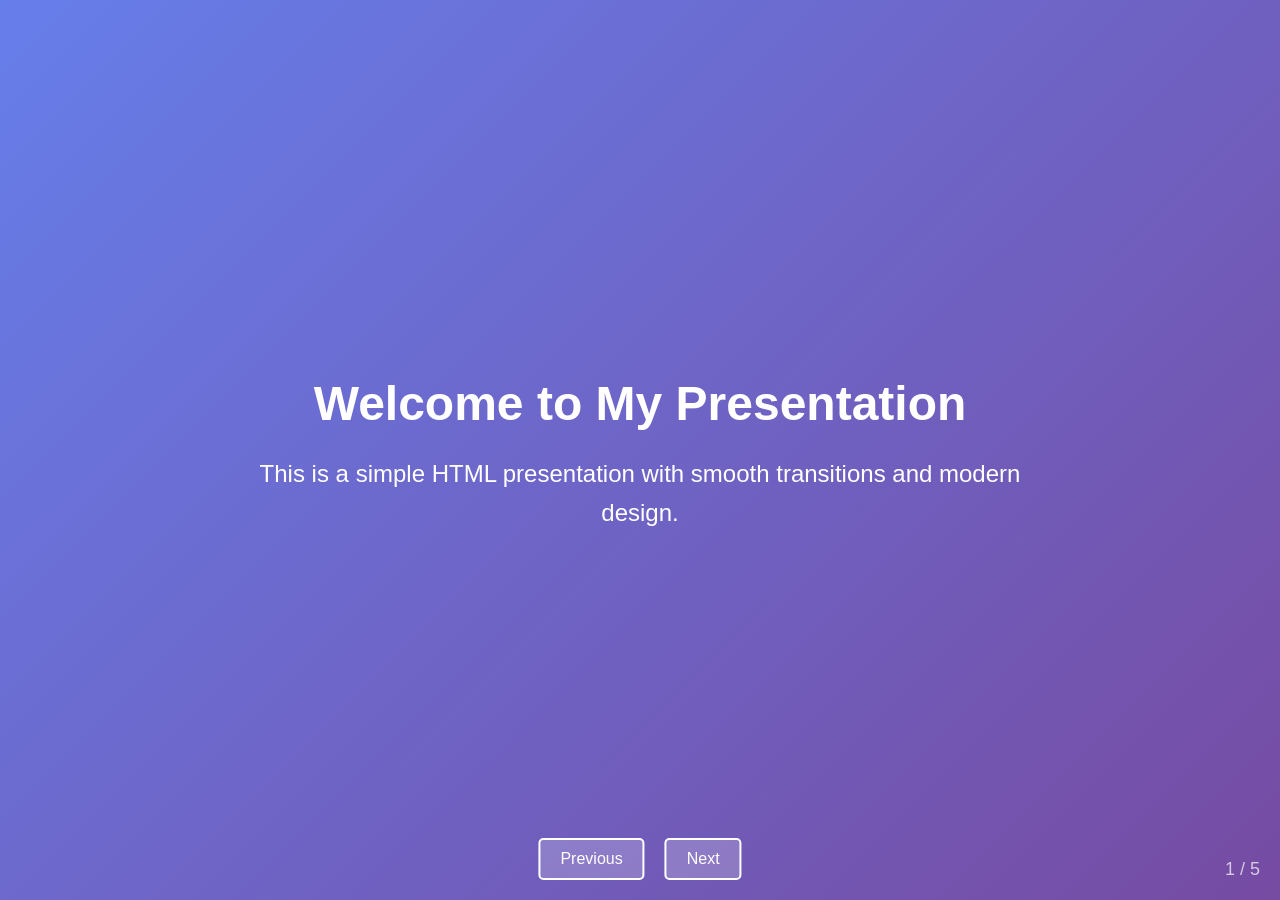
==== index.html @ 67119fdd "Initial commit: Add HTML presentation" ====
<!DOCTYPE html>
<html lang="en">
<head>
    <meta charset="UTF-8">
    <meta name="viewport" content="width=device-width, initial-scale=1.0">
    <title>HTML Presentation</title>
    <style>
        body {
            margin: 0;
            padding: 0;
            font-family: Arial, sans-serif;
            background-color: #f0f0f0;
            overflow: hidden;
        }
        
        .slide {
            width: 100vw;
            height: 100vh;
            display: none;
            flex-direction: column;
            justify-content: center;
            align-items: center;
            background: linear-gradient(135deg, #667eea 0%, #764ba2 100%);
            color: white;
            padding: 20px;
            box-sizing: border-box;
        }
        
        .slide.active {
            display: flex;
        }
        
        h1 {
            font-size: 48px;
            margin-bottom: 20px;
            text-align: center;
        }
        
        h2 {
            font-size: 36px;
            margin-bottom: 30px;
            text-align: center;
        }
        
        p {
            font-size: 24px;
            line-height: 1.6;
            text-align: center;
            max-width: 800px;
        }
        
        .controls {
            position: fixed;
            bottom: 20px;
            left: 50%;
            transform: translateX(-50%);
            display: flex;
            gap: 20px;
        }
        
        button {
            background-color: rgba(255, 255, 255, 0.2);
            border: 2px solid white;
            color: white;
            padding: 10px 20px;
            font-size: 16px;
            border-radius: 5px;
            cursor: pointer;
            transition: background-color 0.3s;
        }
        
        button:hover {
            background-color: rgba(255, 255, 255, 0.4);
        }
        
        .slide-content {
            max-width: 800px;
            text-align: center;
        }
        
        .slide-number {
            position: fixed;
            bottom: 20px;
            right: 20px;
            font-size: 18px;
            opacity: 0.7;
        }
    </style>
</head>
<body>
    <div class="slide active" id="slide1">
        <div class="slide-content">
            <h1>Welcome to My Presentation</h1>
            <p>This is a simple HTML presentation with smooth transitions and modern design.</p>
        </div>
        <div class="slide-number">1 / 5</div>
    </div>
    
    <div class="slide" id="slide2">
        <div class="slide-content">
            <h2>Key Features</h2>
            <p>• Responsive design that works on any screen size<br>
               • Smooth slide transitions<br>
               • Easy to customize and extend<br>
               • No external dependencies required</p>
        </div>
        <div class="slide-number">2 / 5</div>
    </div>
    
    <div class="slide" id="slide3">
        <div class="slide-content">
            <h2>How to Use</h2>
            <p>Use the buttons at the bottom to navigate between slides, or use the arrow keys on your keyboard.</p>
        </div>
        <div class="slide-number">3 / 5</div>
    </div>
    
    <div class="slide" id="slide4">
        <div class="slide-content">
            <h2>Customization</h2>
            <p>You can easily customize the colors, fonts, and content to match your specific needs. Simply edit the HTML and CSS code.</p>
        </div>
        <div class="slide-number">4 / 5</div>
    </div>
    
    <div class="slide" id="slide5">
        <div class="slide-content">
            <h1>Thank You!</h1>
            <p>This concludes our presentation. Feel free to explore and modify the code to create your own presentations.</p>
        </div>
        <div class="slide-number">5 / 5</div>
    </div>
    
    <div class="controls">
        <button onclick="prevSlide()">Previous</button>
        <button onclick="nextSlide()">Next</button>
    </div>
    
    <script>
        let currentSlide = 0;
        const slides = document.querySelectorAll('.slide');
        
        function showSlide(index) {
            slides.forEach((slide, i) => {
                slide.classList.remove('active');
                if (i === index) {
                    slide.classList.add('active');
                }
            });
            document.querySelector('.slide-number').textContent = `${index + 1} / ${slides.length}`;
        }
        
        function nextSlide() {
            if (currentSlide < slides.length - 1) {
                currentSlide++;
                showSlide(currentSlide);
            }
        }
        
        function prevSlide() {
            if (currentSlide > 0) {
                currentSlide--;
                showSlide(currentSlide);
            }
        }
        
        document.addEventListener('keydown', (e) => {
            if (e.key === 'ArrowRight' || e.key === 'ArrowDown') {
                nextSlide();
            } else if (e.key === 'ArrowLeft' || e.key === 'ArrowUp') {
                prevSlide();
            }
        });
        
        showSlide(currentSlide);
    </script>
</body>
</html>
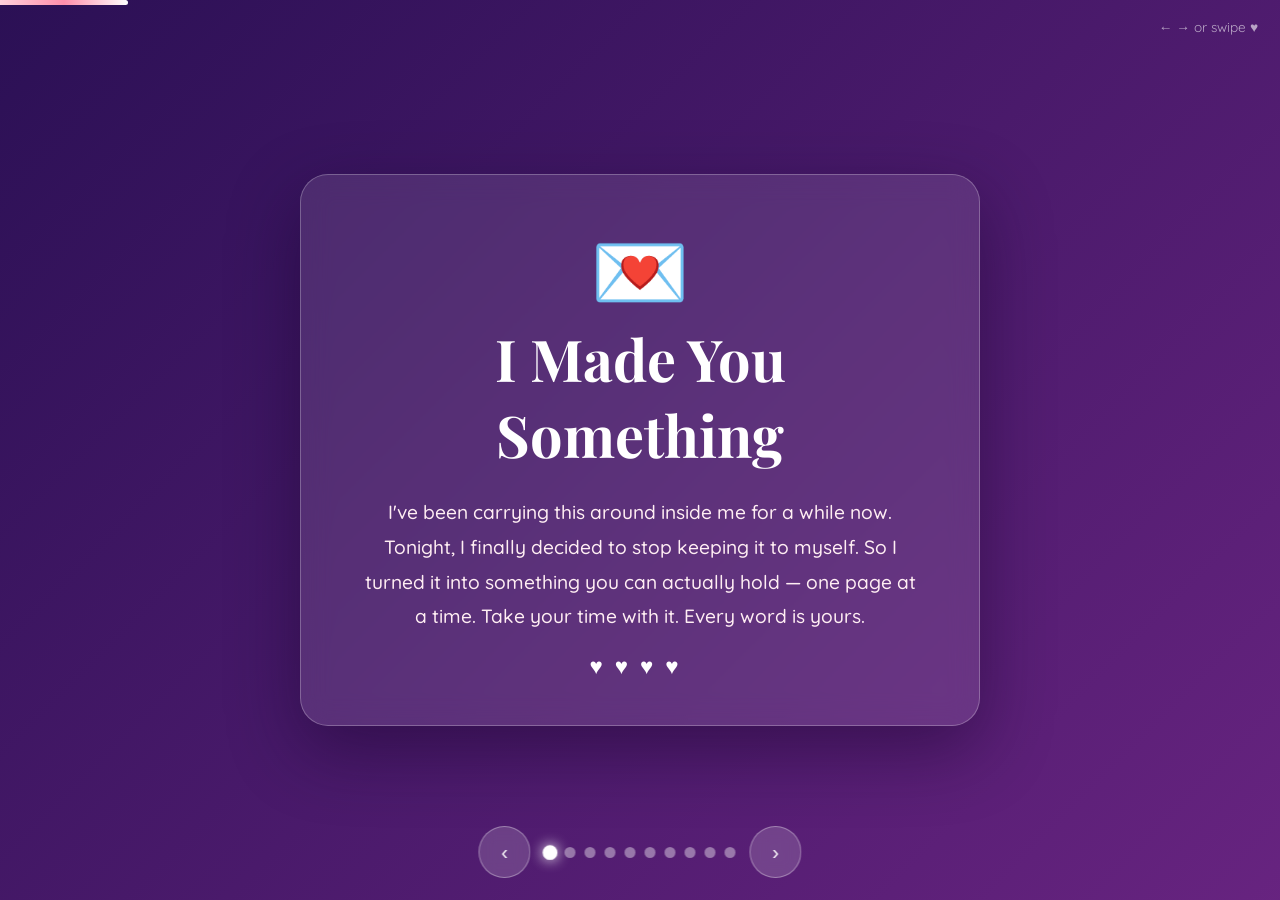
==== commit a513fa00: "Replace index.html with the polished "For You" presentation" ====
--- a/index.html
+++ b/index.html
@@ -1,178 +1,289 @@
 <!DOCTYPE html>
 <html lang="en">
 <head>
-    <meta charset="UTF-8">
-    <meta name="viewport" content="width=device-width, initial-scale=1.0">
-    <title>HTML Presentation</title>
-    <style>
-        body {
-            margin: 0;
-            padding: 0;
-            font-family: Arial, sans-serif;
-            background-color: #f0f0f0;
-            overflow: hidden;
-        }
-        
-        .slide {
-            width: 100vw;
-            height: 100vh;
-            display: none;
-            flex-direction: column;
-            justify-content: center;
-            align-items: center;
-            background: linear-gradient(135deg, #667eea 0%, #764ba2 100%);
-            color: white;
-            padding: 20px;
-            box-sizing: border-box;
-        }
-        
-        .slide.active {
-            display: flex;
-        }
-        
-        h1 {
-            font-size: 48px;
-            margin-bottom: 20px;
-            text-align: center;
-        }
-        
-        h2 {
-            font-size: 36px;
-            margin-bottom: 30px;
-            text-align: center;
-        }
-        
-        p {
-            font-size: 24px;
-            line-height: 1.6;
-            text-align: center;
-            max-width: 800px;
-        }
-        
-        .controls {
-            position: fixed;
-            bottom: 20px;
-            left: 50%;
-            transform: translateX(-50%);
-            display: flex;
-            gap: 20px;
-        }
-        
-        button {
-            background-color: rgba(255, 255, 255, 0.2);
-            border: 2px solid white;
-            color: white;
-            padding: 10px 20px;
-            font-size: 16px;
-            border-radius: 5px;
-            cursor: pointer;
-            transition: background-color 0.3s;
-        }
-        
-        button:hover {
-            background-color: rgba(255, 255, 255, 0.4);
-        }
-        
-        .slide-content {
-            max-width: 800px;
-            text-align: center;
-        }
-        
-        .slide-number {
-            position: fixed;
-            bottom: 20px;
-            right: 20px;
-            font-size: 18px;
-            opacity: 0.7;
-        }
-    </style>
+<meta charset="UTF-8">
+<meta name="viewport" content="width=device-width, initial-scale=1.0">
+<title>For You ♥</title>
+<link href="https://fonts.googleapis.com/css2?family=Playfair+Display:ital,wght@0,500;0,700;1,500&family=Quicksand:wght@400;500;600&display=swap" rel="stylesheet">
+<style>
+  * { margin:0; padding:0; box-sizing:border-box; }
+  body {
+    font-family:'Quicksand',sans-serif;
+    color:#fff; overflow:hidden; height:100vh;
+    background:linear-gradient(135deg,#2b1055,#7b2a8e,#e06a8a,#f5a3b5);
+    background-size:400% 400%;
+    animation:bgShift 18s ease infinite;
+  }
+  @keyframes bgShift {
+    0%{background-position:0% 50%}50%{background-position:100% 50%}100%{background-position:0% 50%}
+  }
+  .sky { position:fixed; inset:0; z-index:0; overflow:hidden; pointer-events:none; }
+  .heart-float {
+    position:absolute; bottom:-60px; opacity:0;
+    animation:floatUp linear infinite;
+  }
+  @keyframes floatUp {
+    0%{ transform:translateY(0) rotate(0deg) scale(.8); opacity:0; }
+    10%{ opacity:.75; }
+    90%{ opacity:.4; }
+    100%{ transform:translateY(-110vh) rotate(35deg) scale(1.15); opacity:0; }
+  }
+  .slide {
+    position:fixed; inset:0; z-index:2;
+    display:flex; align-items:center; justify-content:center;
+    opacity:0; transform:scale(1.04);
+    transition:opacity .9s ease, transform .9s ease;
+    pointer-events:none; padding:5vh 7vw;
+  }
+  .slide.active { opacity:1; transform:scale(1); pointer-events:auto; }
+  .card {
+    max-width:680px; width:100%;
+    background:rgba(255,255,255,.10);
+    border:1px solid rgba(255,255,255,.25);
+    backdrop-filter:blur(14px); -webkit-backdrop-filter:blur(14px);
+    border-radius:28px;
+    padding:clamp(28px,5vh,56px) clamp(28px,5vw,60px);
+    text-align:center;
+    box-shadow:0 24px 70px rgba(20,0,40,.45);
+    max-height:84vh; overflow-y:auto;
+  }
+  h1,h2 { font-family:'Playfair Display',serif; }
+  h1 { font-size:clamp(2.2rem,6vw,3.6rem); margin-bottom:.4em; font-weight:700; }
+  h2 { font-size:clamp(1.7rem,4.5vw,2.5rem); margin-bottom:.7em; font-weight:500; font-style:italic; }
+  p  { font-size:clamp(1rem,2.2vw,1.2rem); line-height:1.8; color:#ffeef3; font-weight:500; }
+  .reveal { opacity:0; transform:translateY(26px); transition:all .8s ease; }
+  .slide.active .reveal { opacity:1; transform:translateY(0); }
+  .slide.active .reveal:nth-child(1){transition-delay:.25s}
+  .slide.active .reveal:nth-child(2){transition-delay:.55s}
+  .slide.active .reveal:nth-child(3){transition-delay:.85s}
+  .slide.active .reveal:nth-child(4){transition-delay:1.15s}
+  .slide.active .reveal:nth-child(5){transition-delay:1.45s}
+  .photo {
+    width:100%; max-width:420px; border-radius:18px; margin:20px auto;
+    display:block; box-shadow:0 12px 40px rgba(0,0,0,.4);
+  }
+  .photo-placeholder {
+    width:100%; max-width:420px; margin:20px auto; padding:52px 18px;
+    border:2px dashed rgba(255,255,255,.5); border-radius:18px;
+    font-size:1rem; color:rgba(255,255,255,.85);
+  }
+  .big-heart { font-size:clamp(3rem,8vw,5rem); animation:pulse 1.4s ease-in-out infinite; display:inline-block; }
+  @keyframes pulse { 0%,100%{transform:scale(1)} 50%{transform:scale(1.18)} }
+  .small-hearts { font-size:1.4rem; letter-spacing:12px; margin-top:18px; }
+  .small-hearts span { display:inline-block; animation:beat 1.6s ease-in-out infinite; }
+  .small-hearts span:nth-child(2){animation-delay:.2s}
+  .small-hearts span:nth-child(3){animation-delay:.4s}
+  .small-hearts span:nth-child(4){animation-delay:.6s}
+  @keyframes beat { 0%,100%{transform:translateY(0)} 50%{transform:translateY(-8px)} }
+  .quote {
+    font-family:'Playfair Display',serif; font-style:italic;
+    font-size:clamp(1.1rem,2.6vw,1.35rem); color:#ffd9e4;
+    border-left:3px solid rgba(255,255,255,.5);
+    padding-left:18px; text-align:left; margin:22px auto; max-width:480px; line-height:1.7;
+  }
+  #typewriter {
+    font-family:'Playfair Display',serif; font-size:clamp(1.4rem,3.6vw,2rem);
+    min-height:3.2em; color:#fff;
+  }
+  #typewriter .cursor { animation:blink .8s step-end infinite; }
+  @keyframes blink { 50%{opacity:0} }
+  nav {
+    position:fixed; bottom:22px; left:50%; transform:translateX(-50%);
+    display:flex; gap:14px; align-items:center; z-index:10;
+  }
+  .nav-btn {
+    background:rgba(255,255,255,.16); border:1px solid rgba(255,255,255,.35);
+    color:#fff; width:52px; height:52px; border-radius:50%;
+    font-size:1.25rem; cursor:pointer; transition:all .25s; backdrop-filter:blur(8px);
+  }
+  .nav-btn:hover { background:rgba(255,255,255,.32); transform:scale(1.1); }
+  .dots { display:flex; gap:9px; }
+  .dot {
+    width:11px; height:11px; border-radius:50%;
+    background:rgba(255,255,255,.4); cursor:pointer; transition:all .3s;
+  }
+  .dot.active { background:#fff; transform:scale(1.35); box-shadow:0 0 10px #fff; }
+  #progress {
+    position:fixed; top:0; left:0; height:5px; z-index:10;
+    background:linear-gradient(90deg,#ffd1dc,#ff8fab,#fff);
+    width:0; transition:width .5s ease; border-radius:0 4px 4px 0;
+  }
+  .hint { position:fixed; top:18px; right:22px; z-index:10; opacity:.6; font-size:.85rem; }
+</style>
 </head>
 <body>
-    <div class="slide active" id="slide1">
-        <div class="slide-content">
-            <h1>Welcome to My Presentation</h1>
-            <p>This is a simple HTML presentation with smooth transitions and modern design.</p>
-        </div>
-        <div class="slide-number">1 / 5</div>
-    </div>
-    
-    <div class="slide" id="slide2">
-        <div class="slide-content">
-            <h2>Key Features</h2>
-            <p>• Responsive design that works on any screen size<br>
-               • Smooth slide transitions<br>
-               • Easy to customize and extend<br>
-               • No external dependencies required</p>
-        </div>
-        <div class="slide-number">2 / 5</div>
-    </div>
-    
-    <div class="slide" id="slide3">
-        <div class="slide-content">
-            <h2>How to Use</h2>
-            <p>Use the buttons at the bottom to navigate between slides, or use the arrow keys on your keyboard.</p>
-        </div>
-        <div class="slide-number">3 / 5</div>
-    </div>
-    
-    <div class="slide" id="slide4">
-        <div class="slide-content">
-            <h2>Customization</h2>
-            <p>You can easily customize the colors, fonts, and content to match your specific needs. Simply edit the HTML and CSS code.</p>
-        </div>
-        <div class="slide-number">4 / 5</div>
-    </div>
-    
-    <div class="slide" id="slide5">
-        <div class="slide-content">
-            <h1>Thank You!</h1>
-            <p>This concludes our presentation. Feel free to explore and modify the code to create your own presentations.</p>
-        </div>
-        <div class="slide-number">5 / 5</div>
-    </div>
-    
-    <div class="controls">
-        <button onclick="prevSlide()">Previous</button>
-        <button onclick="nextSlide()">Next</button>
-    </div>
-    
-    <script>
-        let currentSlide = 0;
-        const slides = document.querySelectorAll('.slide');
-        
-        function showSlide(index) {
-            slides.forEach((slide, i) => {
-                slide.classList.remove('active');
-                if (i === index) {
-                    slide.classList.add('active');
-                }
-            });
-            document.querySelector('.slide-number').textContent = `${index + 1} / ${slides.length}`;
-        }
-        
-        function nextSlide() {
-            if (currentSlide < slides.length - 1) {
-                currentSlide++;
-                showSlide(currentSlide);
-            }
-        }
-        
-        function prevSlide() {
-            if (currentSlide > 0) {
-                currentSlide--;
-                showSlide(currentSlide);
-            }
-        }
-        
-        document.addEventListener('keydown', (e) => {
-            if (e.key === 'ArrowRight' || e.key === 'ArrowDown') {
-                nextSlide();
-            } else if (e.key === 'ArrowLeft' || e.key === 'ArrowUp') {
-                prevSlide();
-            }
-        });
-        
-        showSlide(currentSlide);
-    </script>
+
+<div class="sky" id="sky"></div>
+<div id="progress"></div>
+<div class="hint">← → or swipe ♥</div>
+
+<!-- SLIDE 1 -->
+<section class="slide active">
+  <div class="card">
+    <div class="reveal"><span class="big-heart">💌</span></div>
+    <div class="reveal"><h1>I Made You Something</h1></div>
+    <div class="reveal"><p>I've been carrying this around inside me for a while now. Tonight, I finally decided to stop keeping it to myself. So I turned it into something you can actually hold — one page at a time. Take your time with it. Every word is yours.</p></div>
+    <div class="reveal"><div class="small-hearts"><span>♥</span><span>♥</span><span>♥</span><span>♥</span></div></div>
+  </div>
+</section>
+
+<!-- SLIDE 2 -->
+<section class="slide">
+  <div class="card">
+    <div class="reveal"><h2>The Day Everything Shifted</h2></div>
+    <div class="reveal"><p>There's a moment I keep coming back to — the moment you stopped being just someone I knew, and started being someone I thought about. I don't think you even noticed it happen. But I did. Something quietly rearranged itself in my chest that day, and it never quite went back.</p></div>
+    <div class="reveal"><div class="photo-placeholder">📷 Put the photo of us here — the first one, or your favorite</div></div>
+    <div class="reveal"><p class="quote">"Some people arrive and quietly change the weather of your whole life."</p></div>
+  </div>
+</section>
+
+<!-- SLIDE 3 -->
+<section class="slide">
+  <div class="card">
+    <div class="reveal"><h2>It's the Small Things</h2></div>
+    <div class="reveal"><p>It's not one big thing about you. It's a hundred tiny ones. The way you laugh before the punchline because you can't hold it in. The way you get when you talk about something you love — like the whole world narrows down to that one thing. The way you notice people. Really notice them.</p></div>
+    <div class="reveal"><p>I could list a thousand of these, and it still wouldn't be the whole story. But here's the truth underneath all of them: being around you feels like exhaling.</p></div>
+  </div>
+</section>
+
+<!-- SLIDE 4 -->
+<section class="slide">
+  <div class="card">
+    <div class="reveal"><h2>What You Don't See</h2></div>
+    <div class="reveal"><p>You have this habit of doubting yourself — of talking about the things you wish you were instead of seeing what you already are. So let me be the one to say it, plainly, just this once:</p></div>
+    <div class="reveal"><p class="quote">You are kind in a way that costs you something. You are braver than you give yourself credit for. And you matter to more people than you'll ever know — including me, more than you know.</p></div>
+  </div>
+</section>
+
+<!-- SLIDE 5 -->
+<section class="slide">
+  <div class="card">
+    <div class="reveal"><h2>The Honest Part</h2></div>
+    <div class="reveal"><p>Here's the part that's hard to say out loud. Somewhere along the way, my thoughts started saving a seat for you. A song comes on and I wonder if you'd like it. Something funny happens and you're the first person I want to tell. I'll catch myself smiling at my phone over a message from you, and think — oh. Oh no. This is real.</p></div>
+    <div class="reveal"><div class="photo-placeholder">📷 A candid photo here — even a slightly blurry one tells the story</div></div>
+  </div>
+</section>
+
+<!-- SLIDE 6 -->
+<section class="slide">
+  <div class="card">
+    <div class="reveal"><h2>What I'm Not Asking</h2></div>
+    <div class="reveal"><p>I want to be clear about something, because it matters: I'm not asking you to feel the same way. I'm not trying to rush anything, or make things weird, or turn a good thing into a complicated one. What we have is already worth a lot to me, and I don't want to lose it.</p></div>
+    <div class="reveal"><p>I just believe you deserve to know that someone sees you this way. That's all this is. No pressure. No expectations. Just the truth, finally out of my chest.</p></div>
+  </div>
+</section>
+
+<!-- SLIDE 7 -->
+<section class="slide">
+  <div class="card">
+    <div class="reveal"><h2>If You Feel Even a Little…</h2></div>
+    <div class="reveal"><p>But if — and only if — some small part of you has ever wondered too… then maybe, just maybe, we could find out what this is. Slowly. No scripts, no pressure. A walk. A coffee. A terrible movie we both pretend to hate. I'd love any of it, as long as it's with you.</p></div>
+    <div class="reveal"><span class="big-heart">💗</span></div>
+  </div>
+</section>
+
+<!-- SLIDE 8 -->
+<section class="slide">
+  <div class="card">
+    <div class="reveal"><h2>Whatever You Say</h2></div>
+    <div class="reveal"><p>If the answer is yes — I'll be grinning about it for a week, fair warning. If the answer is no — I'll still be grateful you read this far, and nothing between us has to change unless you want it to. Either way, I meant every word here. You didn't imagine any of it.</p></div>
+    <div class="reveal"><p>So here it is, the only question left, typed out slow because my hands were shaking a little:</p></div>
+    <div class="reveal"><p id="typewriter"><span class="cursor">▌</span></p></div>
+  </div>
+</section>
+
+<!-- SLIDE 9 -->
+<section class="slide">
+  <div class="card">
+    <div class="reveal"><span class="big-heart">🌹</span></div>
+    <div class="reveal"><h1>Thank You</h1></div>
+    <div class="reveal"><p>For being exactly who you are. For every conversation I didn't want to end. For unknowingly making ordinary days feel like something worth remembering. Whatever happens next — knowing you is already one of the best things in my life.</p></div>
+    <div class="reveal"><p style="margin-top:14px;font-family:'Playfair Display',serif;font-size:1.4rem;font-style:italic;">— Always, me ♥</p></div>
+  </div>
+</section>
+
+<!-- SLIDE 10 (photo memories) -->
+<section class="slide">
+  <div class="card">
+    <div class="reveal"><h2>One Last Thing</h2></div>
+    <div class="reveal"><div class="photo-placeholder">📷 Your favorite photo together</div></div>
+    <div class="reveal"><div class="photo-placeholder">📷 And one more, just because</div></div>
+    <div class="reveal"><p>Replace these with real photos of us — the imperfect ones are always the best ones. ♥</p></div>
+  </div>
+</section>
+
+<nav>
+  <button class="nav-btn" id="prev">‹</button>
+  <div class="dots" id="dots"></div>
+  <button class="nav-btn" id="next">›</button>
+</nav>
+
+<script>
+const slides=[...document.querySelectorAll('.slide')];
+const dotsBox=document.getElementById('dots');
+const progress=document.getElementById('progress');
+let cur=0, typed=false;
+
+slides.forEach((_,i)=>{
+  const d=document.createElement('div');
+  d.className='dot'+(i===0?' active':'');
+  d.onclick=()=>go(i);
+  dotsBox.appendChild(d);
+});
+const dots=[...dotsBox.children];
+
+function go(n){
+  n=Math.max(0,Math.min(slides.length-1,n));
+  slides[cur].classList.remove('active');
+  dots[cur].classList.remove('active');
+  cur=n;
+  slides[cur].classList.add('active');
+  dots[cur].classList.add('active');
+  progress.style.width=((cur+1)/slides.length*100)+'%';
+  if(cur===7) typeLine();
+}
+
+document.getElementById('next').onclick=()=>go(cur+1);
+document.getElementById('prev').onclick=()=>go(cur-1);
+document.addEventListener('keydown',e=>{
+  if(e.key==='ArrowRight'||e.key===' ') go(cur+1);
+  if(e.key==='ArrowLeft') go(cur-1);
+});
+let tx=0;
+document.addEventListener('touchstart',e=>tx=e.touches[0].clientX);
+document.addEventListener('touchend',e=>{
+  const dx=e.changedTouches[0].clientX-tx;
+  if(dx<-50) go(cur+1); if(dx>50) go(cur-1);
+});
+
+const msg="Will you go out with me sometime? ♥";
+function typeLine(){
+  if(typed) return; typed=true;
+  const el=document.getElementById('typewriter');
+  el.innerHTML='<span class="cursor">▌</span>';
+  let i=0;
+  setTimeout(function tick(){
+    if(i<=msg.length){
+      el.innerHTML=msg.slice(0,i)+'<span class="cursor">▌</span>';
+      i++; setTimeout(tick,80);
+    }
+  },600);
+}
+
+// floating hearts & petals background
+const sky=document.getElementById('sky');
+const glyphs=['♥','💗','🌸','✨','💕','🌹'];
+for(let i=0;i<26;i++){
+  const s=document.createElement('div');
+  s.className='heart-float';
+  s.textContent=glyphs[Math.floor(Math.random()*glyphs.length)];
+  s.style.left=Math.random()*100+'vw';
+  s.style.fontSize=(14+Math.random()*28)+'px';
+  s.style.animationDuration=(8+Math.random()*12)+'s';
+  s.style.animationDelay=(Math.random()*12)+'s';
+  sky.appendChild(s);
+}
+progress.style.width=(1/slides.length*100)+'%';
+</script>
 </body>
-</html>+</html>
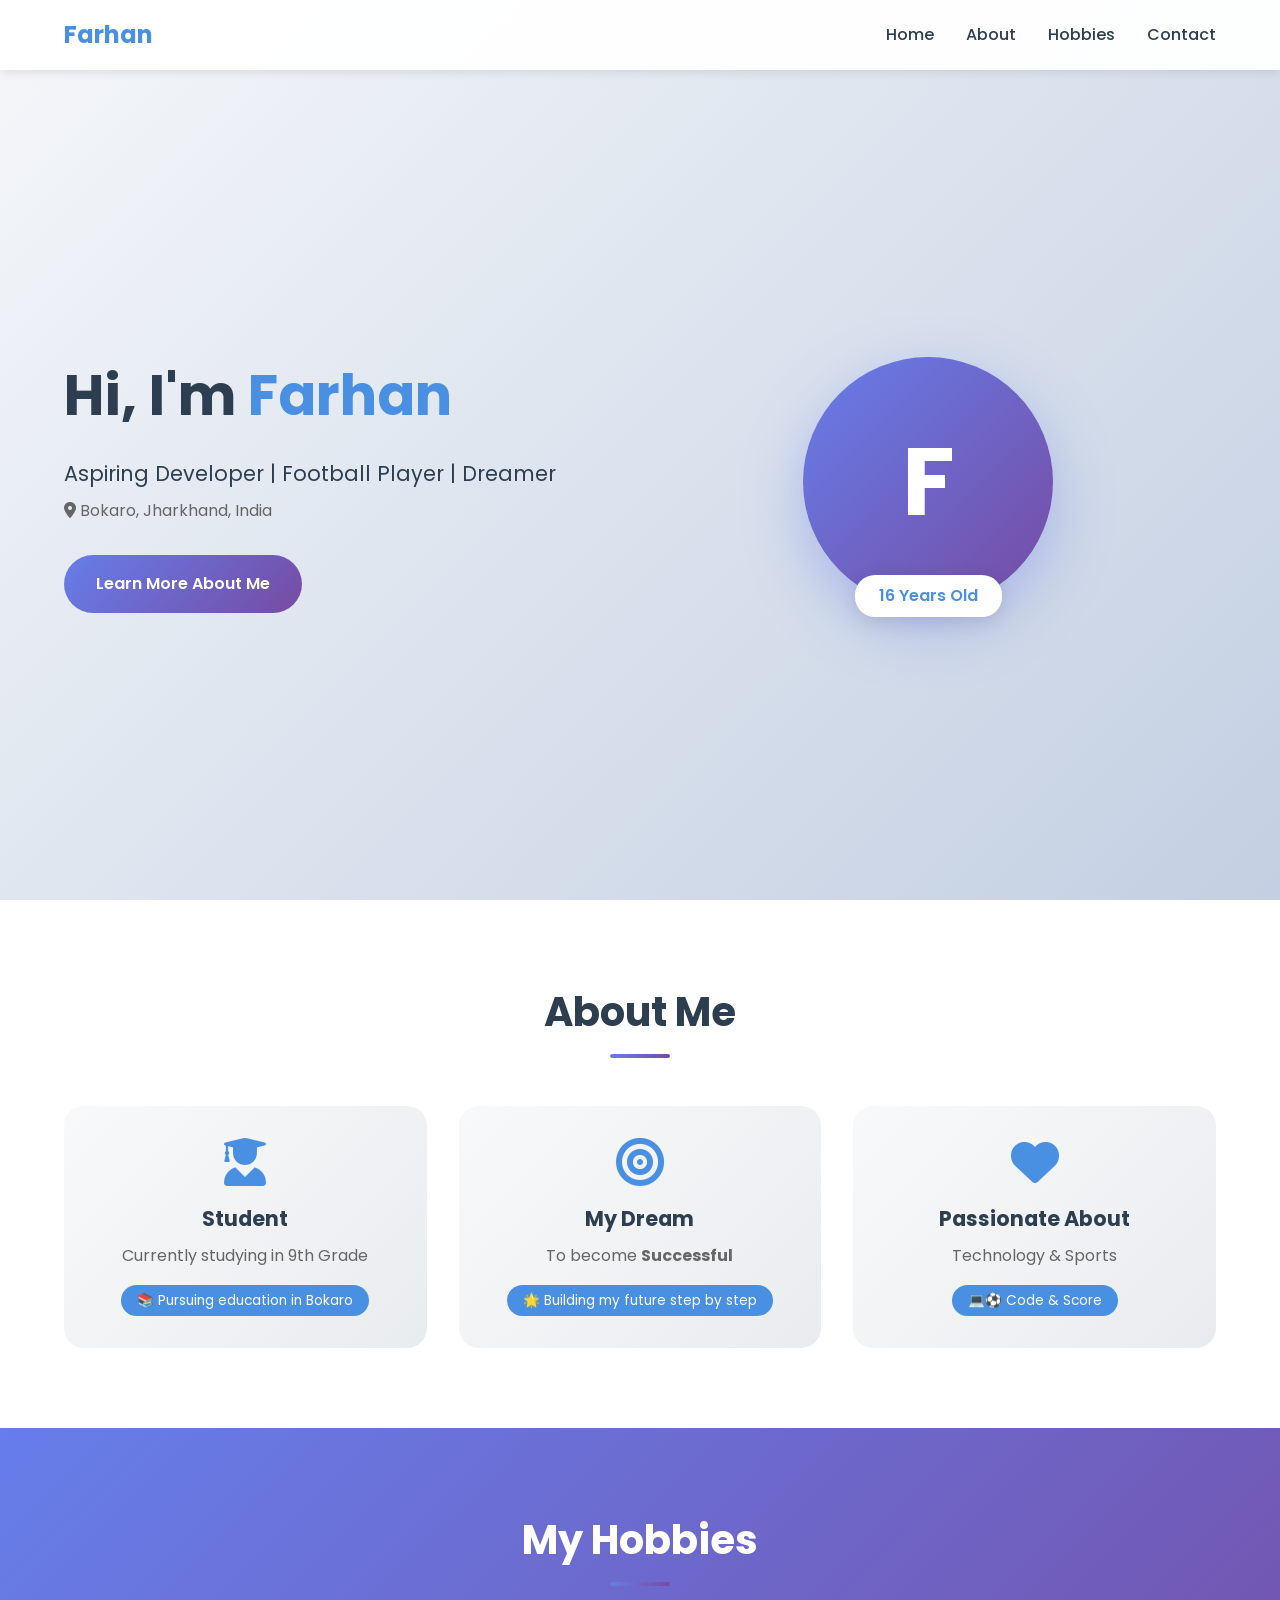
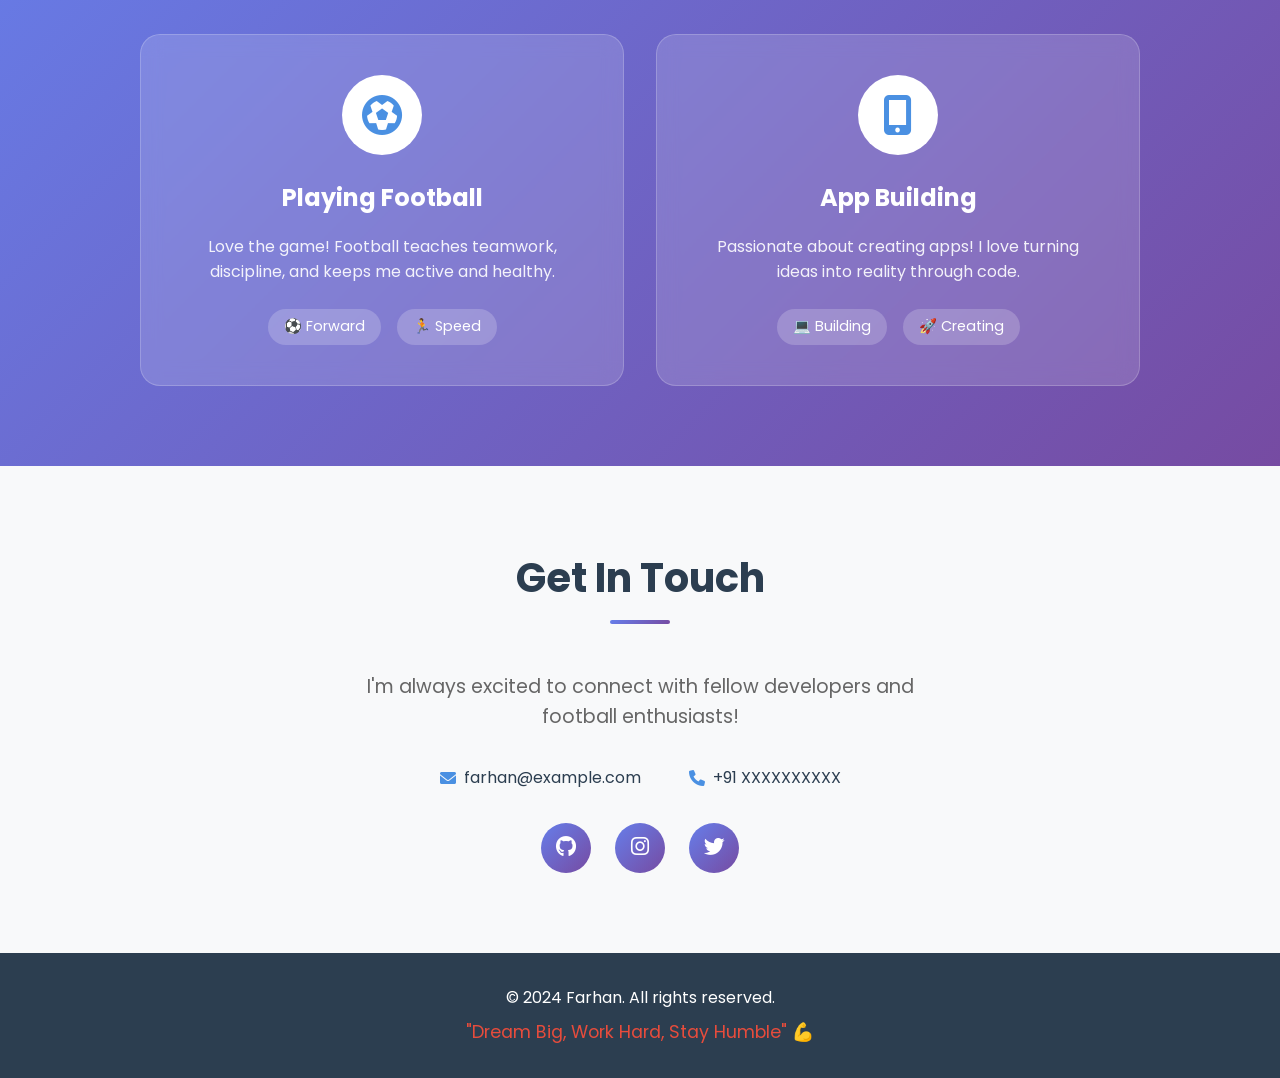
==== commit bf20d4dc: "Create personal portfolio website for Farhan" ====
--- a/index.html
+++ b/index.html
@@ -1,289 +1,118 @@
 <!DOCTYPE html>
 <html lang="en">
 <head>
-<meta charset="UTF-8">
-<meta name="viewport" content="width=device-width, initial-scale=1.0">
-<title>For You ♥</title>
-<link href="https://fonts.googleapis.com/css2?family=Playfair+Display:ital,wght@0,500;0,700;1,500&family=Quicksand:wght@400;500;600&display=swap" rel="stylesheet">
-<style>
-  * { margin:0; padding:0; box-sizing:border-box; }
-  body {
-    font-family:'Quicksand',sans-serif;
-    color:#fff; overflow:hidden; height:100vh;
-    background:linear-gradient(135deg,#2b1055,#7b2a8e,#e06a8a,#f5a3b5);
-    background-size:400% 400%;
-    animation:bgShift 18s ease infinite;
-  }
-  @keyframes bgShift {
-    0%{background-position:0% 50%}50%{background-position:100% 50%}100%{background-position:0% 50%}
-  }
-  .sky { position:fixed; inset:0; z-index:0; overflow:hidden; pointer-events:none; }
-  .heart-float {
-    position:absolute; bottom:-60px; opacity:0;
-    animation:floatUp linear infinite;
-  }
-  @keyframes floatUp {
-    0%{ transform:translateY(0) rotate(0deg) scale(.8); opacity:0; }
-    10%{ opacity:.75; }
-    90%{ opacity:.4; }
-    100%{ transform:translateY(-110vh) rotate(35deg) scale(1.15); opacity:0; }
-  }
-  .slide {
-    position:fixed; inset:0; z-index:2;
-    display:flex; align-items:center; justify-content:center;
-    opacity:0; transform:scale(1.04);
-    transition:opacity .9s ease, transform .9s ease;
-    pointer-events:none; padding:5vh 7vw;
-  }
-  .slide.active { opacity:1; transform:scale(1); pointer-events:auto; }
-  .card {
-    max-width:680px; width:100%;
-    background:rgba(255,255,255,.10);
-    border:1px solid rgba(255,255,255,.25);
-    backdrop-filter:blur(14px); -webkit-backdrop-filter:blur(14px);
-    border-radius:28px;
-    padding:clamp(28px,5vh,56px) clamp(28px,5vw,60px);
-    text-align:center;
-    box-shadow:0 24px 70px rgba(20,0,40,.45);
-    max-height:84vh; overflow-y:auto;
-  }
-  h1,h2 { font-family:'Playfair Display',serif; }
-  h1 { font-size:clamp(2.2rem,6vw,3.6rem); margin-bottom:.4em; font-weight:700; }
-  h2 { font-size:clamp(1.7rem,4.5vw,2.5rem); margin-bottom:.7em; font-weight:500; font-style:italic; }
-  p  { font-size:clamp(1rem,2.2vw,1.2rem); line-height:1.8; color:#ffeef3; font-weight:500; }
-  .reveal { opacity:0; transform:translateY(26px); transition:all .8s ease; }
-  .slide.active .reveal { opacity:1; transform:translateY(0); }
-  .slide.active .reveal:nth-child(1){transition-delay:.25s}
-  .slide.active .reveal:nth-child(2){transition-delay:.55s}
-  .slide.active .reveal:nth-child(3){transition-delay:.85s}
-  .slide.active .reveal:nth-child(4){transition-delay:1.15s}
-  .slide.active .reveal:nth-child(5){transition-delay:1.45s}
-  .photo {
-    width:100%; max-width:420px; border-radius:18px; margin:20px auto;
-    display:block; box-shadow:0 12px 40px rgba(0,0,0,.4);
-  }
-  .photo-placeholder {
-    width:100%; max-width:420px; margin:20px auto; padding:52px 18px;
-    border:2px dashed rgba(255,255,255,.5); border-radius:18px;
-    font-size:1rem; color:rgba(255,255,255,.85);
-  }
-  .big-heart { font-size:clamp(3rem,8vw,5rem); animation:pulse 1.4s ease-in-out infinite; display:inline-block; }
-  @keyframes pulse { 0%,100%{transform:scale(1)} 50%{transform:scale(1.18)} }
-  .small-hearts { font-size:1.4rem; letter-spacing:12px; margin-top:18px; }
-  .small-hearts span { display:inline-block; animation:beat 1.6s ease-in-out infinite; }
-  .small-hearts span:nth-child(2){animation-delay:.2s}
-  .small-hearts span:nth-child(3){animation-delay:.4s}
-  .small-hearts span:nth-child(4){animation-delay:.6s}
-  @keyframes beat { 0%,100%{transform:translateY(0)} 50%{transform:translateY(-8px)} }
-  .quote {
-    font-family:'Playfair Display',serif; font-style:italic;
-    font-size:clamp(1.1rem,2.6vw,1.35rem); color:#ffd9e4;
-    border-left:3px solid rgba(255,255,255,.5);
-    padding-left:18px; text-align:left; margin:22px auto; max-width:480px; line-height:1.7;
-  }
-  #typewriter {
-    font-family:'Playfair Display',serif; font-size:clamp(1.4rem,3.6vw,2rem);
-    min-height:3.2em; color:#fff;
-  }
-  #typewriter .cursor { animation:blink .8s step-end infinite; }
-  @keyframes blink { 50%{opacity:0} }
-  nav {
-    position:fixed; bottom:22px; left:50%; transform:translateX(-50%);
-    display:flex; gap:14px; align-items:center; z-index:10;
-  }
-  .nav-btn {
-    background:rgba(255,255,255,.16); border:1px solid rgba(255,255,255,.35);
-    color:#fff; width:52px; height:52px; border-radius:50%;
-    font-size:1.25rem; cursor:pointer; transition:all .25s; backdrop-filter:blur(8px);
-  }
-  .nav-btn:hover { background:rgba(255,255,255,.32); transform:scale(1.1); }
-  .dots { display:flex; gap:9px; }
-  .dot {
-    width:11px; height:11px; border-radius:50%;
-    background:rgba(255,255,255,.4); cursor:pointer; transition:all .3s;
-  }
-  .dot.active { background:#fff; transform:scale(1.35); box-shadow:0 0 10px #fff; }
-  #progress {
-    position:fixed; top:0; left:0; height:5px; z-index:10;
-    background:linear-gradient(90deg,#ffd1dc,#ff8fab,#fff);
-    width:0; transition:width .5s ease; border-radius:0 4px 4px 0;
-  }
-  .hint { position:fixed; top:18px; right:22px; z-index:10; opacity:.6; font-size:.85rem; }
-</style>
+    <meta charset="UTF-8">
+    <meta name="viewport" content="width=device-width, initial-scale=1.0">
+    <title>Farhan - Young Developer & Football Enthusiast</title>
+    <link rel="stylesheet" href="style.css">
+    <link href="https://fonts.googleapis.com/css2?family=Poppins:wght@300;400;600;700&display=swap" rel="stylesheet">
+    <link rel="stylesheet" href="https://cdnjs.cloudflare.com/ajax/libs/font-awesome/6.0.0/css/all.min.css">
 </head>
 <body>
+    <nav class="navbar">
+        <div class="logo">Farhan</div>
+        <ul class="nav-links">
+            <li><a href="#home">Home</a></li>
+            <li><a href="#about">About</a></li>
+            <li><a href="#hobbies">Hobbies</a></li>
+            <li><a href="#contact">Contact</a></li>
+        </ul>
+    </nav>
 
-<div class="sky" id="sky"></div>
-<div id="progress"></div>
-<div class="hint">← → or swipe ♥</div>
+    <section id="home" class="hero">
+        <div class="hero-content">
+            <h1>Hi, I'm <span class="highlight">Farhan</span></h1>
+            <p class="tagline">Aspiring Developer | Football Player | Dreamer</p>
+            <p class="location"><i class="fas fa-map-marker-alt"></i> Bokaro, Jharkhand, India</p>
+            <a href="#about" class="btn">Learn More About Me</a>
+        </div>
+        <div class="hero-visual">
+            <div class="profile-card">
+                <div class="avatar">F</div>
+                <div class="age-badge">16 Years Old</div>
+            </div>
+        </div>
+    </section>
 
-<!-- SLIDE 1 -->
-<section class="slide active">
-  <div class="card">
-    <div class="reveal"><span class="big-heart">💌</span></div>
-    <div class="reveal"><h1>I Made You Something</h1></div>
-    <div class="reveal"><p>I've been carrying this around inside me for a while now. Tonight, I finally decided to stop keeping it to myself. So I turned it into something you can actually hold — one page at a time. Take your time with it. Every word is yours.</p></div>
-    <div class="reveal"><div class="small-hearts"><span>♥</span><span>♥</span><span>♥</span><span>♥</span></div></div>
-  </div>
-</section>
+    <section id="about" class="section">
+        <h2 class="section-title">About Me</h2>
+        <div class="about-content">
+            <div class="about-card">
+                <i class="fas fa-user-graduate"></i>
+                <h3>Student</h3>
+                <p>Currently studying in 9th Grade</p>
+                <span class="school">📚 Pursuing education in Bokaro</span>
+            </div>
+            <div class="about-card">
+                <i class="fas fa-bullseye"></i>
+                <h3>My Dream</h3>
+                <p>To become <strong>Successful</strong></p>
+                <span class="dream">🌟 Building my future step by step</span>
+            </div>
+            <div class="about-card">
+                <i class="fas fa-heart"></i>
+                <h3>Passionate About</h3>
+                <p>Technology & Sports</p>
+                <span class="passion">💻⚽ Code & Score</span>
+            </div>
+        </div>
+    </section>
 
-<!-- SLIDE 2 -->
-<section class="slide">
-  <div class="card">
-    <div class="reveal"><h2>The Day Everything Shifted</h2></div>
-    <div class="reveal"><p>There's a moment I keep coming back to — the moment you stopped being just someone I knew, and started being someone I thought about. I don't think you even noticed it happen. But I did. Something quietly rearranged itself in my chest that day, and it never quite went back.</p></div>
-    <div class="reveal"><div class="photo-placeholder">📷 Put the photo of us here — the first one, or your favorite</div></div>
-    <div class="reveal"><p class="quote">"Some people arrive and quietly change the weather of your whole life."</p></div>
-  </div>
-</section>
+    <section id="hobbies" class="section hobbies-section">
+        <h2 class="section-title">My Hobbies</h2>
+        <div class="hobbies-grid">
+            <div class="hobby-card">
+                <div class="hobby-icon">
+                    <i class="fas fa-futbol"></i>
+                </div>
+                <h3>Playing Football</h3>
+                <p>Love the game! Football teaches teamwork, discipline, and keeps me active and healthy.</p>
+                <div class="hobby-stats">
+                    <span>⚽ Forward</span>
+                    <span>🏃 Speed</span>
+                </div>
+            </div>
+            <div class="hobby-card">
+                <div class="hobby-icon">
+                    <i class="fas fa-mobile-alt"></i>
+                </div>
+                <h3>App Building</h3>
+                <p>Passionate about creating apps! I love turning ideas into reality through code.</p>
+                <div class="hobby-stats">
+                    <span>💻 Building</span>
+                    <span>🚀 Creating</span>
+                </div>
+            </div>
+        </div>
+    </section>
 
-<!-- SLIDE 3 -->
-<section class="slide">
-  <div class="card">
-    <div class="reveal"><h2>It's the Small Things</h2></div>
-    <div class="reveal"><p>It's not one big thing about you. It's a hundred tiny ones. The way you laugh before the punchline because you can't hold it in. The way you get when you talk about something you love — like the whole world narrows down to that one thing. The way you notice people. Really notice them.</p></div>
-    <div class="reveal"><p>I could list a thousand of these, and it still wouldn't be the whole story. But here's the truth underneath all of them: being around you feels like exhaling.</p></div>
-  </div>
-</section>
+    <section id="contact" class="section contact-section">
+        <h2 class="section-title">Get In Touch</h2>
+        <div class="contact-content">
+            <p>I'm always excited to connect with fellow developers and football enthusiasts!</p>
+            <div class="contact-info">
+                <div class="contact-item">
+                    <i class="fas fa-envelope"></i>
+                    <span>farhan@example.com</span>
+                </div>
+                <div class="contact-item">
+                    <i class="fas fa-phone"></i>
+                    <span>+91 XXXXXXXXXX</span>
+                </div>
+            </div>
+            <div class="social-links">
+                <a href="#"><i class="fab fa-github"></i></a>
+                <a href="#"><i class="fab fa-instagram"></i></a>
+                <a href="#"><i class="fab fa-twitter"></i></a>
+            </div>
+        </div>
+    </section>
 
-<!-- SLIDE 4 -->
-<section class="slide">
-  <div class="card">
-    <div class="reveal"><h2>What You Don't See</h2></div>
-    <div class="reveal"><p>You have this habit of doubting yourself — of talking about the things you wish you were instead of seeing what you already are. So let me be the one to say it, plainly, just this once:</p></div>
-    <div class="reveal"><p class="quote">You are kind in a way that costs you something. You are braver than you give yourself credit for. And you matter to more people than you'll ever know — including me, more than you know.</p></div>
-  </div>
-</section>
+    <footer>
+        <p>© 2024 Farhan. All rights reserved.</p>
+        <p class="footer-message">"Dream Big, Work Hard, Stay Humble" 💪</p>
+    </footer>
 
-<!-- SLIDE 5 -->
-<section class="slide">
-  <div class="card">
-    <div class="reveal"><h2>The Honest Part</h2></div>
-    <div class="reveal"><p>Here's the part that's hard to say out loud. Somewhere along the way, my thoughts started saving a seat for you. A song comes on and I wonder if you'd like it. Something funny happens and you're the first person I want to tell. I'll catch myself smiling at my phone over a message from you, and think — oh. Oh no. This is real.</p></div>
-    <div class="reveal"><div class="photo-placeholder">📷 A candid photo here — even a slightly blurry one tells the story</div></div>
-  </div>
-</section>
-
-<!-- SLIDE 6 -->
-<section class="slide">
-  <div class="card">
-    <div class="reveal"><h2>What I'm Not Asking</h2></div>
-    <div class="reveal"><p>I want to be clear about something, because it matters: I'm not asking you to feel the same way. I'm not trying to rush anything, or make things weird, or turn a good thing into a complicated one. What we have is already worth a lot to me, and I don't want to lose it.</p></div>
-    <div class="reveal"><p>I just believe you deserve to know that someone sees you this way. That's all this is. No pressure. No expectations. Just the truth, finally out of my chest.</p></div>
-  </div>
-</section>
-
-<!-- SLIDE 7 -->
-<section class="slide">
-  <div class="card">
-    <div class="reveal"><h2>If You Feel Even a Little…</h2></div>
-    <div class="reveal"><p>But if — and only if — some small part of you has ever wondered too… then maybe, just maybe, we could find out what this is. Slowly. No scripts, no pressure. A walk. A coffee. A terrible movie we both pretend to hate. I'd love any of it, as long as it's with you.</p></div>
-    <div class="reveal"><span class="big-heart">💗</span></div>
-  </div>
-</section>
-
-<!-- SLIDE 8 -->
-<section class="slide">
-  <div class="card">
-    <div class="reveal"><h2>Whatever You Say</h2></div>
-    <div class="reveal"><p>If the answer is yes — I'll be grinning about it for a week, fair warning. If the answer is no — I'll still be grateful you read this far, and nothing between us has to change unless you want it to. Either way, I meant every word here. You didn't imagine any of it.</p></div>
-    <div class="reveal"><p>So here it is, the only question left, typed out slow because my hands were shaking a little:</p></div>
-    <div class="reveal"><p id="typewriter"><span class="cursor">▌</span></p></div>
-  </div>
-</section>
-
-<!-- SLIDE 9 -->
-<section class="slide">
-  <div class="card">
-    <div class="reveal"><span class="big-heart">🌹</span></div>
-    <div class="reveal"><h1>Thank You</h1></div>
-    <div class="reveal"><p>For being exactly who you are. For every conversation I didn't want to end. For unknowingly making ordinary days feel like something worth remembering. Whatever happens next — knowing you is already one of the best things in my life.</p></div>
-    <div class="reveal"><p style="margin-top:14px;font-family:'Playfair Display',serif;font-size:1.4rem;font-style:italic;">— Always, me ♥</p></div>
-  </div>
-</section>
-
-<!-- SLIDE 10 (photo memories) -->
-<section class="slide">
-  <div class="card">
-    <div class="reveal"><h2>One Last Thing</h2></div>
-    <div class="reveal"><div class="photo-placeholder">📷 Your favorite photo together</div></div>
-    <div class="reveal"><div class="photo-placeholder">📷 And one more, just because</div></div>
-    <div class="reveal"><p>Replace these with real photos of us — the imperfect ones are always the best ones. ♥</p></div>
-  </div>
-</section>
-
-<nav>
-  <button class="nav-btn" id="prev">‹</button>
-  <div class="dots" id="dots"></div>
-  <button class="nav-btn" id="next">›</button>
-</nav>
-
-<script>
-const slides=[...document.querySelectorAll('.slide')];
-const dotsBox=document.getElementById('dots');
-const progress=document.getElementById('progress');
-let cur=0, typed=false;
-
-slides.forEach((_,i)=>{
-  const d=document.createElement('div');
-  d.className='dot'+(i===0?' active':'');
-  d.onclick=()=>go(i);
-  dotsBox.appendChild(d);
-});
-const dots=[...dotsBox.children];
-
-function go(n){
-  n=Math.max(0,Math.min(slides.length-1,n));
-  slides[cur].classList.remove('active');
-  dots[cur].classList.remove('active');
-  cur=n;
-  slides[cur].classList.add('active');
-  dots[cur].classList.add('active');
-  progress.style.width=((cur+1)/slides.length*100)+'%';
-  if(cur===7) typeLine();
-}
-
-document.getElementById('next').onclick=()=>go(cur+1);
-document.getElementById('prev').onclick=()=>go(cur-1);
-document.addEventListener('keydown',e=>{
-  if(e.key==='ArrowRight'||e.key===' ') go(cur+1);
-  if(e.key==='ArrowLeft') go(cur-1);
-});
-let tx=0;
-document.addEventListener('touchstart',e=>tx=e.touches[0].clientX);
-document.addEventListener('touchend',e=>{
-  const dx=e.changedTouches[0].clientX-tx;
-  if(dx<-50) go(cur+1); if(dx>50) go(cur-1);
-});
-
-const msg="Will you go out with me sometime? ♥";
-function typeLine(){
-  if(typed) return; typed=true;
-  const el=document.getElementById('typewriter');
-  el.innerHTML='<span class="cursor">▌</span>';
-  let i=0;
-  setTimeout(function tick(){
-    if(i<=msg.length){
-      el.innerHTML=msg.slice(0,i)+'<span class="cursor">▌</span>';
-      i++; setTimeout(tick,80);
-    }
-  },600);
-}
-
-// floating hearts & petals background
-const sky=document.getElementById('sky');
-const glyphs=['♥','💗','🌸','✨','💕','🌹'];
-for(let i=0;i<26;i++){
-  const s=document.createElement('div');
-  s.className='heart-float';
-  s.textContent=glyphs[Math.floor(Math.random()*glyphs.length)];
-  s.style.left=Math.random()*100+'vw';
-  s.style.fontSize=(14+Math.random()*28)+'px';
-  s.style.animationDuration=(8+Math.random()*12)+'s';
-  s.style.animationDelay=(Math.random()*12)+'s';
-  sky.appendChild(s);
-}
-progress.style.width=(1/slides.length*100)+'%';
-</script>
+    <script src="script.js"></script>
 </body>
-</html>
+</html>
--- a/style.css
+++ b/style.css
@@ -0,0 +1,413 @@
+* {
+    margin: 0;
+    padding: 0;
+    box-sizing: border-box;
+}
+
+:root {
+    --primary: #4a90e2;
+    --secondary: #2c3e50;
+    --accent: #e74c3c;
+    --light: #ecf0f1;
+    --dark: #2c3e50;
+    --gradient: linear-gradient(135deg, #667eea 0%, #764ba2 100%);
+}
+
+body {
+    font-family: 'Poppins', sans-serif;
+    line-height: 1.6;
+    color: var(--secondary);
+    overflow-x: hidden;
+}
+
+/* Navbar */
+.navbar {
+    display: flex;
+    justify-content: space-between;
+    align-items: center;
+    padding: 1rem 5%;
+    background: rgba(255, 255, 255, 0.95);
+    position: fixed;
+    width: 100%;
+    top: 0;
+    z-index: 1000;
+    box-shadow: 0 2px 10px rgba(0,0,0,0.1);
+}
+
+.logo {
+    font-size: 1.5rem;
+    font-weight: 700;
+    color: var(--primary);
+}
+
+.nav-links {
+    display: flex;
+    list-style: none;
+    gap: 2rem;
+}
+
+.nav-links a {
+    text-decoration: none;
+    color: var(--secondary);
+    font-weight: 500;
+    transition: color 0.3s;
+}
+
+.nav-links a:hover {
+    color: var(--primary);
+}
+
+/* Hero Section */
+.hero {
+    min-height: 100vh;
+    display: flex;
+    align-items: center;
+    justify-content: space-between;
+    padding: 6rem 5% 2rem;
+    background: linear-gradient(135deg, #f5f7fa 0%, #c3cfe2 100%);
+}
+
+.hero-content {
+    flex: 1;
+    max-width: 600px;
+}
+
+.hero-content h1 {
+    font-size: 3.5rem;
+    margin-bottom: 1rem;
+}
+
+.highlight {
+    color: var(--primary);
+    position: relative;
+}
+
+.highlight::after {
+    content: '';
+    position: absolute;
+    bottom: 5px;
+    left: 0;
+    width: 100%;
+    height: 8px;
+    background: var(--accent);
+    opacity: 0.3;
+    z-index: -1;
+}
+
+.tagline {
+    font-size: 1.3rem;
+    color: var(--dark);
+    margin-bottom: 0.5rem;
+}
+
+.location {
+    font-size: 1rem;
+    color: #666;
+    margin-bottom: 2rem;
+}
+
+.btn {
+    display: inline-block;
+    padding: 1rem 2rem;
+    background: var(--gradient);
+    color: white;
+    text-decoration: none;
+    border-radius: 50px;
+    font-weight: 600;
+    transition: transform 0.3s, box-shadow 0.3s;
+}
+
+.btn:hover {
+    transform: translateY(-3px);
+    box-shadow: 0 10px 30px rgba(102, 126, 234, 0.4);
+}
+
+/* Hero Visual */
+.hero-visual {
+    flex: 1;
+    display: flex;
+    justify-content: center;
+}
+
+.profile-card {
+    width: 250px;
+    height: 250px;
+    background: var(--gradient);
+    border-radius: 50%;
+    display: flex;
+    flex-direction: column;
+    align-items: center;
+    justify-content: center;
+    position: relative;
+    animation: float 3s ease-in-out infinite;
+    box-shadow: 0 20px 60px rgba(102, 126, 234, 0.4);
+}
+
+.avatar {
+    font-size: 6rem;
+    font-weight: 700;
+    color: white;
+}
+
+.age-badge {
+    position: absolute;
+    bottom: -10px;
+    background: white;
+    padding: 0.5rem 1.5rem;
+    border-radius: 20px;
+    font-weight: 600;
+    color: var(--primary);
+    box-shadow: 0 5px 20px rgba(0,0,0,0.1);
+}
+
+@keyframes float {
+    0%, 100% { transform: translateY(0); }
+    50% { transform: translateY(-15px); }
+}
+
+/* Sections */
+.section {
+    padding: 5rem 5%;
+}
+
+.section-title {
+    text-align: center;
+    font-size: 2.5rem;
+    margin-bottom: 3rem;
+    color: var(--secondary);
+    position: relative;
+}
+
+.section-title::after {
+    content: '';
+    display: block;
+    width: 60px;
+    height: 4px;
+    background: var(--gradient);
+    margin: 10px auto 0;
+    border-radius: 2px;
+}
+
+/* About Section */
+#about {
+    background: white;
+}
+
+.about-content {
+    display: grid;
+    grid-template-columns: repeat(auto-fit, minmax(280px, 1fr));
+    gap: 2rem;
+    max-width: 1200px;
+    margin: 0 auto;
+}
+
+.about-card {
+    background: linear-gradient(135deg, #f8f9fa 0%, #e9ecef 100%);
+    padding: 2rem;
+    border-radius: 20px;
+    text-align: center;
+    transition: transform 0.3s, box-shadow 0.3s;
+}
+
+.about-card:hover {
+    transform: translateY(-10px);
+    box-shadow: 0 15px 40px rgba(0,0,0,0.1);
+}
+
+.about-card i {
+    font-size: 3rem;
+    color: var(--primary);
+    margin-bottom: 1rem;
+}
+
+.about-card h3 {
+    margin-bottom: 0.5rem;
+    font-size: 1.3rem;
+}
+
+.about-card p {
+    color: #666;
+    margin-bottom: 0.5rem;
+}
+
+.about-card span {
+    display: inline-block;
+    background: var(--primary);
+    color: white;
+    padding: 0.3rem 1rem;
+    border-radius: 20px;
+    font-size: 0.85rem;
+    margin-top: 0.5rem;
+}
+
+/* Hobbies Section */
+.hobbies-section {
+    background: linear-gradient(135deg, #667eea 0%, #764ba2 100%);
+    color: white;
+}
+
+.hobbies-section .section-title {
+    color: white;
+}
+
+.hobbies-grid {
+    display: grid;
+    grid-template-columns: repeat(auto-fit, minmax(300px, 1fr));
+    gap: 2rem;
+    max-width: 1000px;
+    margin: 0 auto;
+}
+
+.hobby-card {
+    background: rgba(255, 255, 255, 0.15);
+    backdrop-filter: blur(10px);
+    padding: 2.5rem;
+    border-radius: 20px;
+    text-align: center;
+    transition: transform 0.3s;
+    border: 1px solid rgba(255, 255, 255, 0.2);
+}
+
+.hobby-card:hover {
+    transform: scale(1.05);
+}
+
+.hobby-icon {
+    width: 80px;
+    height: 80px;
+    background: white;
+    border-radius: 50%;
+    display: flex;
+    align-items: center;
+    justify-content: center;
+    margin: 0 auto 1.5rem;
+}
+
+.hobby-icon i {
+    font-size: 2.5rem;
+    color: var(--primary);
+}
+
+.hobby-card h3 {
+    font-size: 1.5rem;
+    margin-bottom: 1rem;
+}
+
+.hobby-card p {
+    opacity: 0.9;
+    margin-bottom: 1.5rem;
+}
+
+.hobby-stats {
+    display: flex;
+    justify-content: center;
+    gap: 1rem;
+}
+
+.hobby-stats span {
+    background: rgba(255, 255, 255, 0.2);
+    padding: 0.4rem 1rem;
+    border-radius: 20px;
+    font-size: 0.9rem;
+}
+
+/* Contact Section */
+.contact-section {
+    background: #f8f9fa;
+}
+
+.contact-content {
+    text-align: center;
+    max-width: 600px;
+    margin: 0 auto;
+}
+
+.contact-content p {
+    font-size: 1.2rem;
+    color: #666;
+    margin-bottom: 2rem;
+}
+
+.contact-info {
+    display: flex;
+    justify-content: center;
+    gap: 3rem;
+    margin-bottom: 2rem;
+    flex-wrap: wrap;
+}
+
+.contact-item {
+    display: flex;
+    align-items: center;
+    gap: 0.5rem;
+    font-size: 1rem;
+    color: var(--secondary);
+}
+
+.contact-item i {
+    color: var(--primary);
+}
+
+.social-links {
+    display: flex;
+    justify-content: center;
+    gap: 1.5rem;
+}
+
+.social-links a {
+    width: 50px;
+    height: 50px;
+    background: var(--gradient);
+    border-radius: 50%;
+    display: flex;
+    align-items: center;
+    justify-content: center;
+    color: white;
+    font-size: 1.3rem;
+    text-decoration: none;
+    transition: transform 0.3s;
+}
+
+.social-links a:hover {
+    transform: scale(1.2);
+}
+
+/* Footer */
+footer {
+    background: var(--secondary);
+    color: white;
+    text-align: center;
+    padding: 2rem;
+}
+
+.footer-message {
+    margin-top: 0.5rem;
+    font-size: 1.1rem;
+    color: var(--accent);
+}
+
+/* Responsive */
+@media (max-width: 768px) {
+    .hero {
+        flex-direction: column-reverse;
+        text-align: center;
+        padding-top: 8rem;
+    }
+    
+    .hero-content h1 {
+        font-size: 2.5rem;
+    }
+    
+    .profile-card {
+        width: 200px;
+        height: 200px;
+    }
+    
+    .avatar {
+        font-size: 4rem;
+    }
+    
+    .nav-links {
+        display: none;
+    }
+}
